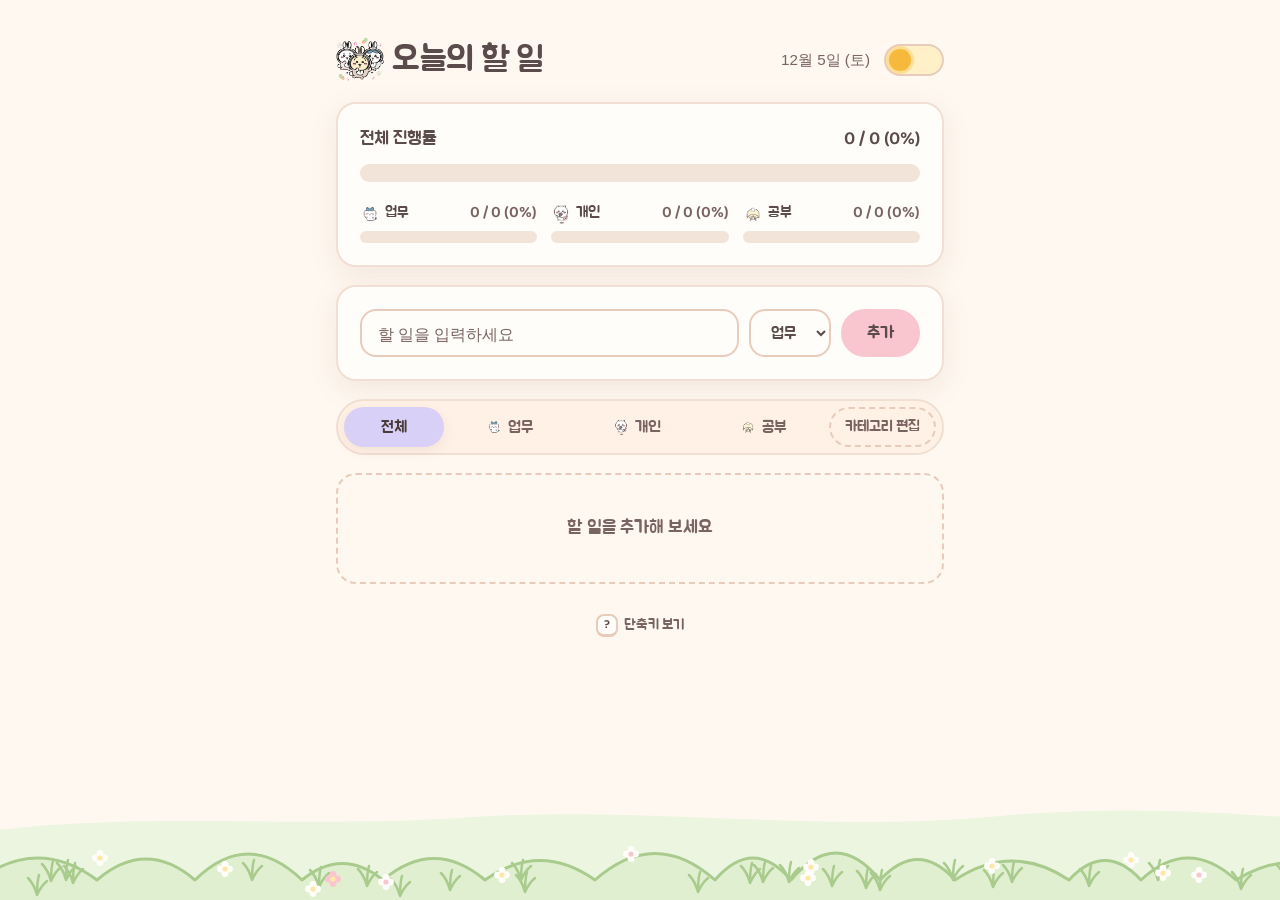
==== index.html @ c6fe7695 "할 일 관리 앱 v1.1 Co-Authored-By: Claude Opus 5.5 <noreply@anthropic.com>" ====
<!-- Created: 2026-11-02 15:14 -->
<!DOCTYPE html>
<html lang="ko">
<head>
  <meta charset="UTF-8">
  <meta name="viewport" content="width=device-width, initial-scale=1.0">
  <title>오늘의 할 일</title>
  <link rel="stylesheet" href="style.css">
  <!-- 새로고침 때 낮 화면이 번쩍이지 않도록 저장된 테마를 먼저 적용 -->
  <script>
    try {
      if (JSON.parse(localStorage.getItem("todo-app:v1")).settings.theme === "night") {
        document.documentElement.dataset.theme = "night";
      }
    } catch (e) {}
  </script>
</head>
<body>
  <!-- 밤하늘 장식 (화면 뒤, 클릭·스크린 리더 대상 아님) -->
  <div class="sky" aria-hidden="true">
    <span class="stars"></span>
    <span class="stars stars-twinkle"></span>
    <span class="stars stars-twinkle stars-twinkle-late"></span>
    <span class="moon"></span>
  </div>

  <!-- 낮 풀숲 장식 (화면 아래, 클릭·스크린 리더 대상 아님 · 밤에는 투명) -->
  <div class="meadow" aria-hidden="true">
    <svg class="meadow-art" viewBox="0 0 1440 170" preserveAspectRatio="xMidYMax slice" focusable="false">
      <path d="M0 112 C180 76 360 100 540 88 C720 74 900 104 1080 86 C1260 70 1380 94 1440 88 V180 H0 Z" style="fill:var(--color-meadow-back)"/>
      <path d="M-40 150 Q9 109 58 150 Q118 106 177 150 Q226 108 275 150 Q328 98 382 150 Q422 117 463 150 Q514 107 565 150 Q620 111 675 150 Q735 97 795 150 Q833 106 871 150 Q916 96 960 150 Q998 109 1035 150 Q1092 112 1149 150 Q1185 111 1221 150 Q1268 106 1316 150 Q1372 115 1427 150 Q1482 112 1536 150 V180 H-40 Z" style="fill:var(--color-meadow-front);stroke:var(--color-meadow-line);stroke-width:3;stroke-linejoin:round"/>
      <path d="M332 150 q-3 -11 -9 -17 M332 150 q0 -13 2 -20 M332 150 q4 -9 10 -14 M1092 152 q-3 -11 -9 -17 M1092 152 q0 -13 2 -20 M1092 152 q4 -9 10 -14 M131 151 q-3 -11 -9 -17 M131 151 q0 -13 2 -20 M131 151 q4 -9 10 -14 M399 157 q-3 -11 -9 -17 M399 157 q0 -13 2 -20 M399 157 q4 -9 10 -14 M1238 150 q-3 -11 -9 -17 M1238 150 q0 -13 2 -20 M1238 150 q4 -9 10 -14 M960 160 q-3 -11 -9 -17 M960 160 q0 -13 2 -20 M960 160 q4 -9 10 -14 M912 156 q-3 -11 -9 -17 M912 156 q0 -13 2 -20 M912 156 q4 -9 10 -14 M1073 157 q-3 -11 -9 -17 M1073 157 q0 -13 2 -20 M1073 157 q4 -9 10 -14 M1321 159 q-3 -11 -9 -17 M1321 159 q0 -13 2 -20 M1321 159 q4 -9 10 -14 M1033 150 q-3 -11 -9 -17 M1033 150 q0 -13 2 -20 M1033 150 q4 -9 10 -14 M1366 152 q-3 -11 -9 -17 M1366 152 q0 -13 2 -20 M1366 152 q4 -9 10 -14 M946 158 q-3 -11 -9 -17 M946 158 q0 -13 2 -20 M946 158 q4 -9 10 -14 M843 152 q-3 -11 -9 -17 M843 152 q0 -13 2 -20 M843 152 q4 -9 10 -14 M530 160 q-3 -11 -9 -17 M530 160 q0 -13 2 -20 M530 160 q4 -9 10 -14 M480 166 q-3 -11 -9 -17 M480 166 q0 -13 2 -20 M480 166 q4 -9 10 -14 M601 150 q-3 -11 -9 -17 M601 150 q0 -13 2 -20 M601 150 q4 -9 10 -14 M153 153 q-3 -11 -9 -17 M153 153 q0 -13 2 -20 M153 153 q4 -9 10 -14 M830 153 q-3 -11 -9 -17 M830 153 q0 -13 2 -20 M830 153 q4 -9 10 -14 M605 162 q-3 -11 -9 -17 M605 162 q0 -13 2 -20 M605 162 q4 -9 10 -14 M146 150 q-3 -11 -9 -17 M146 150 q0 -13 2 -20 M146 150 q4 -9 10 -14 M1412 150 q-3 -11 -9 -17 M1412 150 q0 -13 2 -20 M1412 150 q4 -9 10 -14 M447 156 q-3 -11 -9 -17 M447 156 q0 -13 2 -20 M447 156 q4 -9 10 -14 M117 165 q-3 -11 -9 -17 M117 165 q0 -13 2 -20 M117 165 q4 -9 10 -14 M778 162 q-3 -11 -9 -17 M778 162 q0 -13 2 -20 M778 162 q4 -9 10 -14 M869 152 q-3 -11 -9 -17 M869 152 q0 -13 2 -20 M869 152 q4 -9 10 -14 M1169 156 q-3 -11 -9 -17 M1169 156 q0 -13 2 -20 M1169 156 q4 -9 10 -14" style="fill:none;stroke:var(--color-meadow-line);stroke-width:2.5;stroke-linecap:round"/>
      <g style="fill:var(--color-meadow-flower)"><circle cx="582" cy="140.5" r="3.4"/><circle cx="586.5" cy="145" r="3.4"/><circle cx="582" cy="149.5" r="3.4"/><circle cx="577.5" cy="145" r="3.4"/></g><circle cx="582" cy="145" r="2.6" style="fill:var(--color-study)"/><g style="fill:var(--color-meadow-flower)"><circle cx="711" cy="119.5" r="3.4"/><circle cx="715.5" cy="124" r="3.4"/><circle cx="711" cy="128.5" r="3.4"/><circle cx="706.5" cy="124" r="3.4"/></g><circle cx="711" cy="124" r="2.6" style="fill:var(--color-personal)"/><g style="fill:var(--color-meadow-flower)"><circle cx="305" cy="134.5" r="3.4"/><circle cx="309.5" cy="139" r="3.4"/><circle cx="305" cy="143.5" r="3.4"/><circle cx="300.5" cy="139" r="3.4"/></g><circle cx="305" cy="139" r="2.6" style="fill:var(--color-study)"/><g style="fill:var(--color-meadow-flower)"><circle cx="52" cy="122.5" r="3.4"/><circle cx="56.5" cy="127" r="3.4"/><circle cx="52" cy="131.5" r="3.4"/><circle cx="47.5" cy="127" r="3.4"/></g><circle cx="52" cy="127" r="2.6" style="fill:var(--color-personal)"/><g style="fill:var(--color-meadow-flower)"><circle cx="393" cy="154.5" r="3.4"/><circle cx="397.5" cy="159" r="3.4"/><circle cx="393" cy="163.5" r="3.4"/><circle cx="388.5" cy="159" r="3.4"/></g><circle cx="393" cy="159" r="2.6" style="fill:var(--color-study)"/><g style="fill:var(--color-meadow-flower)"><circle cx="1072" cy="131.5" r="3.4"/><circle cx="1076.5" cy="136" r="3.4"/><circle cx="1072" cy="140.5" r="3.4"/><circle cx="1067.5" cy="136" r="3.4"/></g><circle cx="1072" cy="136" r="2.6" style="fill:var(--color-study)"/><g style="fill:var(--color-meadow-flower)"><circle cx="888" cy="143.5" r="3.4"/><circle cx="892.5" cy="148" r="3.4"/><circle cx="888" cy="152.5" r="3.4"/><circle cx="883.5" cy="148" r="3.4"/></g><circle cx="888" cy="148" r="2.6" style="fill:var(--color-study)"/><g style="fill:var(--color-meadow-flower)"><circle cx="891" cy="132.5" r="3.4"/><circle cx="895.5" cy="137" r="3.4"/><circle cx="891" cy="141.5" r="3.4"/><circle cx="886.5" cy="137" r="3.4"/></g><circle cx="891" cy="137" r="2.6" style="fill:var(--color-study)"/><g style="fill:var(--color-meadow-flower)"><circle cx="1243" cy="138.5" r="3.4"/><circle cx="1247.5" cy="143" r="3.4"/><circle cx="1243" cy="147.5" r="3.4"/><circle cx="1238.5" cy="143" r="3.4"/></g><circle cx="1243" cy="143" r="2.6" style="fill:var(--color-study)"/><g style="fill:var(--color-personal)"><circle cx="413" cy="144.5" r="3.4"/><circle cx="417.5" cy="149" r="3.4"/><circle cx="413" cy="153.5" r="3.4"/><circle cx="408.5" cy="149" r="3.4"/></g><circle cx="413" cy="149" r="2.6" style="fill:var(--color-study)"/><g style="fill:var(--color-meadow-flower)"><circle cx="1211" cy="125.5" r="3.4"/><circle cx="1215.5" cy="130" r="3.4"/><circle cx="1211" cy="134.5" r="3.4"/><circle cx="1206.5" cy="130" r="3.4"/></g><circle cx="1211" cy="130" r="2.6" style="fill:var(--color-study)"/><g style="fill:var(--color-meadow-flower)"><circle cx="466" cy="147.5" r="3.4"/><circle cx="470.5" cy="152" r="3.4"/><circle cx="466" cy="156.5" r="3.4"/><circle cx="461.5" cy="152" r="3.4"/></g><circle cx="466" cy="152" r="2.6" style="fill:var(--color-personal)"/><g style="fill:var(--color-meadow-flower)"><circle cx="1279" cy="140.5" r="3.4"/><circle cx="1283.5" cy="145" r="3.4"/><circle cx="1279" cy="149.5" r="3.4"/><circle cx="1274.5" cy="145" r="3.4"/></g><circle cx="1279" cy="145" r="2.6" style="fill:var(--color-personal)"/><g style="fill:var(--color-meadow-flower)"><circle cx="180" cy="123.5" r="3.4"/><circle cx="184.5" cy="128" r="3.4"/><circle cx="180" cy="132.5" r="3.4"/><circle cx="175.5" cy="128" r="3.4"/></g><circle cx="180" cy="128" r="2.6" style="fill:var(--color-study)"/>
    </svg>
  </div>

  <main class="app">
    <!-- localStorage를 쓸 수 없을 때만 표시 -->
    <p class="banner" id="storage-banner" role="alert" hidden>이 브라우저에서는 데이터가 저장되지 않습니다</p>

    <!-- 1. 헤더 -->
    <header class="app-header">
      <h1 class="app-title"><span class="title-icon" id="title-icon"></span>오늘의 할 일</h1>
      <time class="today" id="today"></time>
      <button type="button" class="theme-switch" id="theme-switch" role="switch"
              aria-checked="false" aria-label="밤 모드">
        <span class="theme-switch-thumb" aria-hidden="true"></span>
      </button>
    </header>

    <!-- 2. 진행률 -->
    <section class="card progress" aria-labelledby="progress-title">
      <div class="progress-head">
        <h2 class="section-title" id="progress-title">전체 진행률</h2>
        <p class="progress-text" id="progress-text">0 / 0 (0%)</p>
      </div>
      <div class="bar bar-total" role="progressbar" aria-label="전체 진행률"
           aria-valuemin="0" aria-valuemax="100" aria-valuenow="0">
        <div class="bar-fill" id="progress-fill" style="width: 0%"></div>
      </div>

      <ul class="category-progress"></ul>
    </section>

    <!-- 3. 입력 -->
    <section class="card" aria-label="할 일 추가">
      <form class="todo-form" id="todo-form">
        <label for="todo-input" class="visually-hidden">할 일</label>
        <input type="text" id="todo-input" class="todo-input"
               maxlength="100" placeholder="할 일을 입력하세요" autocomplete="off">

        <label for="todo-category" class="visually-hidden">카테고리</label>
        <select id="todo-category" class="todo-select"></select>

        <button type="submit" class="btn btn-primary">추가</button>
      </form>
    </section>

    <!-- 4. 필터 탭 -->
    <nav class="filters" aria-label="카테고리 필터">
      <button type="button" class="filter-btn is-active" data-filter="all" aria-pressed="true">전체</button>
      <!-- 카테고리 탭은 app.js가 이 버튼 앞에 그린다 -->
      <button type="button" class="filter-edit" id="category-open">카테고리 편집</button>
    </nav>

    <!-- 5. 할 일 목록 (app.js에서 렌더링) -->
    <section aria-label="할 일 목록">
      <ul class="todo-list" id="todo-list"></ul>
    </section>
    <button type="button" class="shortcut-hint" id="help-open"><kbd>?</kbd> 단축키 보기</button>

  </main>

  <!-- 단축키 도움말 (? 키 또는 아래 안내 버튼으로 열기) -->
  <dialog class="help-dialog" id="help-dialog" aria-labelledby="help-title">
    <div class="help-head">
      <h2 class="help-title" id="help-title">키보드 단축키</h2>
      <button type="button" class="btn btn-ghost" id="help-close">닫기</button>
    </div>
    <table class="shortcut-table">
      <thead>
        <tr>
          <th scope="col">키</th>
          <th scope="col">동작</th>
        </tr>
      </thead>
      <tbody id="shortcut-rows"></tbody>
    </table>
  </dialog>

  <!-- 카테고리 편집 (추가·이름 바꾸기·삭제, 최대 5개) -->
  <dialog class="help-dialog category-dialog" id="category-dialog" aria-labelledby="category-title">
    <div class="help-head">
      <h2 class="help-title" id="category-title">카테고리 편집</h2>
      <button type="button" class="btn btn-ghost" id="category-close">닫기</button>
    </div>
    <p class="category-note" id="category-note"></p>
    <ul class="category-list" id="category-list"></ul>
    <form class="category-add" id="category-add-form">
      <label for="category-add-input" class="visually-hidden">새 카테고리 이름</label>
      <input type="text" id="category-add-input" class="todo-input" maxlength="10"
             placeholder="새 카테고리 이름" autocomplete="off">
      <button type="submit" class="btn btn-primary" id="category-add-button">추가</button>
    </form>
    <p class="category-error" id="category-error" role="alert" hidden></p>
  </dialog>

  <!-- 화면 아래 안내들 -->
  <div class="toast-stack">
    <!-- 삭제 되돌리기 (5초) -->
    <div class="toast toast-undo" id="undo-toast" role="status" aria-live="polite" hidden>
      <span>삭제했습니다 ·</span>
      <button type="button" class="toast-button" id="undo-button">되돌리기 (Ctrl+Z)</button>
    </div>
    <!-- 잠깐 보였다 사라지는 안내 (저장 실패 등) -->
    <div class="toast" id="toast" role="status" aria-live="polite" hidden></div>
  </div>

  <script src="app.js" defer></script>
</body>
</html>
---- style.css ----
/* Created: 2026-11-02 15:14 */

/* ============================================================
   말랑하고 따뜻한 동화풍 테마
   - 색상은 모두 :root 변수(역할 이름). 다크 모드는 이 변수만 덮어쓰면 된다.
   - 글자/배경 조합은 모두 명도 대비 4.5:1 이상.
   ============================================================ */

@font-face {
  font-family: "Jua";
  src: url("fonts/Jua-Regular.woff2") format("woff2");
  font-weight: 400;
  font-style: normal;
  font-display: swap;
}

/* 영문·숫자·기본 문장부호 전용 (Baloo 2 SemiBold를 라틴 범위만 잘라 18KB로 넣었다).
   - Jua(굵기 1개)와 함께 쓰이므로 font-weight 400 자리에 등록한다.
   - size-adjust: Baloo 2는 대문자 높이가 Jua의 영문보다 작아(0.615 vs 0.712em) 키워 맞춘다.
   - ascent/descent/line-gap-override: Baloo 2의 세로 여백(1.6em)이 Jua(1.0em)보다 훨씬 커서
     영문만 있는 줄이 아래로 처지거나 줄 높이가 흔들리지 않도록 Jua와 같게 맞춘다. */
@font-face {
  font-family: "Baloo 2";
  src: url("fonts/Baloo2-SemiBold-Latin.woff2") format("woff2");
  font-weight: 400;
  font-style: normal;
  font-display: swap;
  unicode-range: U+0020-007E, U+00A0-00FF, U+2013-2014, U+2018-201A, U+201C-201E, U+2022, U+2026;
  size-adjust: 108%;
  /* override 값에도 size-adjust가 곱해지므로 1.08로 나눠 둔다 → 실제로 Jua와 같은 0.8em / 0.2em */
  ascent-override: 74.07%;
  descent-override: 18.52%;
  line-gap-override: 0%;
}

/* 할 일 내용용 영문 (Baloo 2 Regular, 라틴 범위만 18KB).
   내용의 한글은 읽기 편한 시스템 고딕(보통 굵기)이므로, 굵기를 맞춰 Regular를 따로 쓴다.
   - size-adjust 110%: 소문자 높이를 시스템 고딕과 맞춘다(Baloo 2는 그대로 쓰면 작아 보인다).
   - override: 시스템 고딕(Mac 기준 0.97em / 0.21em)과 같은 줄 위치가 되도록 1.1로 나눈 값. */
@font-face {
  font-family: "Baloo 2 Text";
  src: url("fonts/Baloo2-Regular-Latin.woff2") format("woff2");
  font-weight: 400;
  font-style: normal;
  font-display: swap;
  unicode-range: U+0020-007E, U+00A0-00FF, U+2013-2014, U+2018-201A, U+201C-201E, U+2022, U+2026;
  size-adjust: 110%;
  ascent-override: 88.18%;
  descent-override: 19.09%;
  line-gap-override: 0%;
}

:root {
  color-scheme: light;

  /* 바탕 */
  --color-bg: #fff8f0;              /* 크림색 페이지 배경 */
  --color-surface: #fffdfa;         /* 카드 */
  --color-surface-soft: #fff1e6;    /* 탭 바탕, 호버 */

  /* 글자 */
  --color-text: #5b4b4b;            /* 본문 (bg 대비 7.8:1) */
  --color-text-muted: #7a6461;      /* 보조 글자 (surface-soft 대비 5.0:1) */
  --color-text-on-accent: #5b4b4b;  /* 분홍 버튼 위 글자 (5.5:1) */
  --color-text-on-category: #4a3b3b;/* 카테고리 배지 위 글자 (7.1:1 이상) */

  /* 선 · 그림자 */
  --color-border: #f2dfd3;
  --color-border-strong: #e8cbbb;   /* 입력창 테두리 */
  --color-shadow: rgba(160, 112, 96, 0.12);

  /* 포인트 */
  --color-accent: #f9c6d0;          /* 연분홍: 주요 버튼, 선택된 탭 */
  --color-accent-hover: #fbd6dd;
  --color-accent-strong: #c9607a;   /* 포커스 링, 체크박스 (글자 아님, 3:1 이상) */
  --color-on-accent-strong: #ffffff;/* 체크 표시 */

  /* 카테고리 (진행 막대·배지 공통) */
  --color-work: #bfe3f5;            /* 하늘색 */
  --color-personal: #f9c6d0;        /* 연분홍 */
  --color-study: #ffe8a3;           /* 버터 노랑 */
  --color-extra1: #ffd6b8;          /* 새 카테고리 1 (살구) */
  --color-extra2: #cfe5c4;          /* 새 카테고리 2 (세이지) */

  /* 진행 막대 */
  --color-progress-track: #f3e4da;
  --color-progress-fill: #f4a9ba;   /* 전체 진행률 */
  --color-progress-edge: rgba(91, 75, 75, 0.12); /* 파스텔 막대 윤곽 */

  /* 상태 */
  --color-danger: #b4233c;          /* 빈 값 경고 테두리, 삭제 호버 글자 (6.1:1) */
  --color-danger-soft: rgba(180, 35, 60, 0.15);
  --color-banner-bg: #ffe8a3;
  --color-banner-border: #f5d37a;
  --color-banner-text: #5b4b4b;
  --color-toast-bg: #5b4b4b;
  --color-toast-text: #fff8f0;

  /* 키보드 선택 항목 테두리 (배경 대비 5.3:1) */
  --color-selected: #6d55c7;
  /* 단축키 도움말 */
  --color-dialog-bg: #fffdfa;
  --color-backdrop: rgba(91, 75, 75, 0.35);

  /* 낮 풀숲 (보조 글자가 겹쳐도 4.5:1 이상인 옅은 연두) */
  --color-meadow-back: #ecf5e0;
  --color-meadow-front: #e0efcf;
  --color-meadow-line: #a9cb8e;
  --color-meadow-flower: #fffdfa;
  --meadow-opacity: 1;

  /* 전체 탭 (라벤더) */
  --color-all: #d9d0f7;
  /* PNG 아이콘 (밤에는 살짝 차분하게) */
  --icon-filter: none;

  /* 진행 막대 빛 (낮에는 없음) */
  --color-progress-glow: transparent;

  /* 낮/밤 스위치 */
  --color-switch-track: #fff0c7;
  --color-sun: #f6b93b;
  --color-sun-glow: rgba(246, 185, 59, 0.35);
  --switch-thumb-bg: var(--color-sun);
  --switch-thumb-shadow: 0 0 0 3px var(--color-sun-glow);
  --switch-thumb-x: 0px;

  /* 밤하늘 장식 (낮에는 투명) */
  --color-sky-top: #1b2245;
  --color-sky-mid: #2e3a6b;
  --color-sky-bottom: #4a4e8c;
  --color-star: #fff7d6;
  --color-moon: #fff1c1;
  --color-moon-glow: rgba(255, 241, 193, 0.45);
  --sky-opacity: 0;
  --twinkle-state: paused;

  /* 낮 ↔ 밤 색 전환 */
  --theme-transition: background-color 0.6s ease, color 0.6s ease, border-color 0.6s ease,
    box-shadow 0.6s ease;

  /* 폰트 */
  /* 영문·숫자는 Baloo 2, 한글은 Jua, 둘 다 없으면 대체 폰트 */
  --font-round: "Baloo 2", "Jua", "NanumSquareRound", "Nanum Square Round", "Apple SD Gothic Neo",
    "Malgun Gothic", sans-serif;
  --font-body: -apple-system, BlinkMacSystemFont, "Apple SD Gothic Neo", "Malgun Gothic",
    "Noto Sans KR", "Segoe UI", sans-serif;
  /* 할 일 내용: 영문·숫자는 Baloo 2 Regular, 한글은 시스템 고딕 */
  --font-content: "Baloo 2 Text", -apple-system, BlinkMacSystemFont, "Apple SD Gothic Neo",
    "Malgun Gothic", "Noto Sans KR", "Segoe UI", sans-serif;

  /* 모양 */
  --radius: 20px;
  --radius-sm: 16px;
  --radius-pill: 999px;
  --border-width: 2px;
  --shadow: 0 8px 28px var(--color-shadow);
  --gap: 18px;
}

/* ============================================================
   밤하늘 모드: 위의 변수만 덮어쓴다 (컴포넌트 색 하드코딩 없음)
   - 글자 대비는 반투명 카드가 가장 밝은 하늘(#4A4E8C) 위에 있을 때도 4.5:1 이상
   ============================================================ */

[data-theme="night"] {
  color-scheme: dark;

  --color-bg: #1b2245;
  --color-surface: rgba(30, 38, 78, 0.82);       /* 반투명 짙은 남색 카드 */
  --color-surface-soft: rgba(52, 60, 110, 0.78);

  --color-text: #fff3e0;                          /* 크림색 (카드 위 11.9:1 이상) */
  --color-text-muted: #cbc3e8;                    /* 연보라 회색 (최저 4.5:1) */
  --color-text-on-accent: #1f2347;                /* 8.0:1 */
  --color-text-on-category: #1f2347;              /* 8.0:1 이상 */

  --color-border: rgba(190, 178, 245, 0.35);      /* 연보라 */
  --color-border-strong: #8f86c9;
  --color-shadow: rgba(8, 10, 30, 0.45);

  --color-accent: #e3afc2;
  --color-accent-hover: #ebc1d0;
  --color-accent-strong: #f0c3d4;
  --color-on-accent-strong: #1b2245;

  /* 낮보다 살짝 차분한 파스텔 */
  --color-work: #a9cde3;
  --color-personal: #e3afc2;
  --color-study: #ead596;
  --color-extra1: #e8bfa3;
  --color-extra2: #abc9a6;

  --color-progress-track: rgba(255, 255, 255, 0.1);
  --color-progress-fill: #e3afc2;
  --color-progress-edge: rgba(255, 255, 255, 0.22);
  --color-progress-glow: rgba(227, 175, 194, 0.45);

  --color-danger: #ffa3b5;                        /* 7.0:1 */
  --color-danger-soft: rgba(255, 163, 181, 0.22);
  --color-banner-bg: #3a3f72;
  --color-banner-border: #ead596;
  --color-banner-text: #fff3e0;
  --color-toast-bg: #fff3e0;
  --color-toast-text: #1b2245;

  --color-selected: #ffe08a;                      /* 버터빛 (5.9:1 이상) */
  --color-dialog-bg: #1e264e;                     /* 도움말은 불투명하게 (글자 13.3:1) */
  --color-backdrop: rgba(8, 10, 30, 0.6);

  --color-all: #b9b0e8;
  --meadow-opacity: 0;
  --icon-filter: brightness(0.9) saturate(0.9);

  --color-switch-track: #343c6e;
  --switch-thumb-bg: transparent;
  --switch-thumb-shadow: inset -7px -3px 0 0 var(--color-moon);  /* 초승달 */
  --switch-thumb-x: 28px;

  --sky-opacity: 1;
  --twinkle-state: running;
}

*,
*::before,
*::after {
  box-sizing: border-box;
}

body {
  margin: 0;
  background: var(--color-bg);
  color: var(--color-text);
  font-family: var(--font-body);
  font-size: 16px;
  line-height: 1.5;
}

button,
input,
select {
  font: inherit;
  color: inherit;
}

::placeholder {
  color: var(--color-text-muted);
  opacity: 1;
}

.visually-hidden {
  position: absolute;
  width: 1px;
  height: 1px;
  margin: -1px;
  padding: 0;
  overflow: hidden;
  clip: rect(0 0 0 0);
  white-space: nowrap;
  border: 0;
}

/* display 지정이 hidden 속성을 덮어쓰지 않도록 */
[hidden] {
  display: none !important;
}

/* 낮 ↔ 밤 색이 0.6초 동안 부드럽게 바뀌도록 (개별 transition이 있는 요소는 아래에서 따로 지정) */
*,
*::before,
*::after {
  transition: var(--theme-transition);
}

/* ---------- 밤하늘 장식 레이어 ---------- */

.sky {
  position: fixed;
  inset: 0;
  z-index: -1;
  overflow: hidden;
  pointer-events: none;
  background: linear-gradient(180deg, var(--color-sky-top) 0%, var(--color-sky-mid) 55%,
    var(--color-sky-bottom) 100%);
  opacity: var(--sky-opacity);
  transition: opacity 0.6s ease;
}

/* 2px 점 하나에 box-shadow로 별을 흩뿌린다 */
.stars {
  position: absolute;
  top: 0;
  left: 0;
  width: 2px;
  height: 2px;
  border-radius: 50%;
  box-shadow:
    32.7vw 15.5vh 0 0.5px var(--color-star),
    5.7vw 79.8vh 0 0 var(--color-star),
    36.8vw 6.6vh 0 0.5px var(--color-star),
    22.0vw 9.3vh 0 0 var(--color-star),
    7.8vw 9.7vh 0 0 var(--color-star),
    6.8vw 55.3vh 0 0 var(--color-star),
    62.8vw 57.0vh 0 0 var(--color-star),
    57.6vw 39.1vh 0 0 var(--color-star),
    5.6vw 83.4vh 0 0 var(--color-star),
    42.1vw 52.9vh 0 0.5px var(--color-star),
    31.2vw 79.3vh 0 0 var(--color-star),
    11.1vw 55.8vh 0 0 var(--color-star),
    37.5vw 53.6vh 0 0 var(--color-star),
    56.3vw 60.4vh 0 0 var(--color-star),
    67.7vw 42.0vh 0 0 var(--color-star),
    46.6vw 89.7vh 0 0 var(--color-star),
    30.4vw 77.3vh 0 0.5px var(--color-star),
    77.4vw 8.9vh 0 0 var(--color-star),
    52.5vw 85.0vh 0 0.5px var(--color-star),
    45.0vw 59.5vh 0 0 var(--color-star),
    12.6vw 41.1vh 0 0 var(--color-star),
    15.9vw 47.9vh 0 0 var(--color-star),
    95.3vw 8.5vh 0 0.5px var(--color-star),
    57.2vw 85.0vh 0 0 var(--color-star),
    34.3vw 34.6vh 0 0 var(--color-star),
    57.8vw 44.8vh 0 0 var(--color-star),
    93.6vw 46.5vh 0 0.5px var(--color-star),
    7.4vw 71.2vh 0 0 var(--color-star),
    64.4vw 96.3vh 0 0 var(--color-star),
    28.9vw 38.0vh 0 0.5px var(--color-star),
    35.0vw 91.3vh 0 0 var(--color-star),
    17.5vw 12.2vh 0 0 var(--color-star),
    22.4vw 28.6vh 0 0.5px var(--color-star),
    25.3vw 38.5vh 0 0 var(--color-star),
    8.9vw 44.1vh 0 0.5px var(--color-star),
    28.2vw 14.1vh 0 0 var(--color-star),
    85.7vw 27.7vh 0 0 var(--color-star),
    97.7vw 66.5vh 0 0 var(--color-star),
    94.9vw 15.5vh 0 0 var(--color-star),
    15.8vw 64.2vh 0 0 var(--color-star),
    48.5vw 57.6vh 0 0 var(--color-star),
    28.6vw 15.0vh 0 0.5px var(--color-star),
    37.2vw 55.4vh 0 0 var(--color-star),
    68.7vw 50.5vh 0 0.5px var(--color-star),
    65.2vw 72.0vh 0 0 var(--color-star),
    89.2vw 75.9vh 0 0.5px var(--color-star);
}

.stars-twinkle {
  box-shadow:
    79.2vw 38.7vh 0 1px var(--color-star),
    39.6vw 47.2vh 0 1px var(--color-star),
    7.1vw 7.5vh 0 0.5px var(--color-star),
    44.2vw 11.6vh 0 0.5px var(--color-star),
    11.0vw 55.4vh 0 0.5px var(--color-star),
    94.0vw 59.9vh 0 0.5px var(--color-star),
    86.7vw 60.0vh 0 0.5px var(--color-star),
    63.2vw 92.7vh 0 1px var(--color-star),
    47.5vw 12.1vh 0 1px var(--color-star),
    98.3vw 45.7vh 0 1px var(--color-star);
  animation: twinkle 3.2s ease-in-out infinite alternate;
  animation-play-state: var(--twinkle-state);
}

.stars-twinkle-late {
  box-shadow:
    31.6vw 14.8vh 0 1px var(--color-star),
    73.6vw 46.9vh 0 0.5px var(--color-star),
    51.6vw 20.7vh 0 1px var(--color-star),
    15.4vw 53.1vh 0 0.5px var(--color-star),
    75.3vw 29.6vh 0 0.5px var(--color-star),
    69.2vw 26.1vh 0 1px var(--color-star),
    90.0vw 35.1vh 0 0.5px var(--color-star),
    53.2vw 75.8vh 0 1px var(--color-star),
    63.4vw 59.9vh 0 0.5px var(--color-star);
  animation-duration: 4.6s;
  animation-delay: -2s;
}

@keyframes twinkle {
  from { opacity: 1; }
  to { opacity: 0.2; }
}

/* 초승달: 투명한 원의 그림자만 보이게 해서 깎인 모양을 만든다 */
.moon {
  position: absolute;
  top: 36px;
  right: 84px;
  width: 54px;
  height: 54px;
  border-radius: 50%;
  box-shadow: 14px 8px 0 0 var(--color-moon);
  filter: drop-shadow(0 0 14px var(--color-moon-glow));
}

/* ---------- 낮/밤 스위치 ---------- */

.theme-switch {
  grid-area: switch;
  position: relative;
  flex: 0 0 auto;
  width: 60px;
  height: 32px;
  padding: 0;
  background: var(--color-switch-track);
  border: var(--border-width) solid var(--color-border-strong);
  border-radius: var(--radius-pill);
  cursor: pointer;
  transition: var(--theme-transition), transform 0.15s ease;
}

.theme-switch:hover {
  transform: scale(1.06);
}

/* 낮에는 해, 밤에는 초승달 */
.theme-switch-thumb {
  position: absolute;
  top: 3px;
  left: 3px;
  width: 22px;
  height: 22px;
  border-radius: 50%;
  background: var(--switch-thumb-bg);
  box-shadow: var(--switch-thumb-shadow);
  transform: translateX(var(--switch-thumb-x));
  transition: transform 0.3s ease, background-color 0.6s ease, box-shadow 0.6s ease;
}


/* 둥근 폰트를 쓰는 곳 (Jua는 굵기가 하나뿐이라 가짜 굵게를 막는다) */
.app-title,
.section-title,
.progress-text,
.cat-label,
.btn,
.filter-btn,
.badge,
.todo-select,
.todo-edit-select,
.todo-empty,
.banner,
.toast {
  font-family: var(--font-round);
  font-weight: 400;
}

/* 할 일 내용 (목록·입력창·수정 입력창이 같은 글꼴로 보이도록) */
.todo-text,
.todo-input,
.todo-edit-input {
  font-family: var(--font-content);
}

/* ---------- 레이아웃 ---------- */

.app {
  max-width: 640px;
  margin: 0 auto;
  padding: 36px 16px 56px;
  display: flex;
  flex-direction: column;
  gap: var(--gap);
}

.card {
  background: var(--color-surface);
  border: var(--border-width) solid var(--color-border);
  border-radius: var(--radius);
  box-shadow: var(--shadow);
  padding: 22px;
}

/* ---------- 1. 헤더 ---------- */

.app-header {
  display: grid;
  grid-template-columns: minmax(0, 1fr) auto auto;
  grid-template-areas: "title date switch";
  align-items: center;
  gap: 4px 14px;
}

.app-title {
  grid-area: title;
}

.today {
  grid-area: date;
}

.app-title {
  margin: 0;
  font-size: 2.1rem;
  line-height: 1.2;
  letter-spacing: -0.01em;
}

.today {
  color: var(--color-text-muted);
  font-size: 0.95rem;
}

/* ---------- 2. 진행률 ---------- */

.progress-head {
  display: flex;
  align-items: baseline;
  justify-content: space-between;
  gap: 12px;
  margin-bottom: 12px;
}

.section-title {
  margin: 0;
  font-size: 1.1rem;
}

.progress-text {
  margin: 0;
  font-size: 1.1rem;
  font-variant-numeric: tabular-nums;
}

.bar {
  width: 100%;
  background: var(--color-progress-track);
  border-radius: var(--radius-pill);
  box-shadow: 0 0 12px var(--color-progress-glow);
  overflow: hidden;
}

.bar-total {
  height: 18px;
}

.bar-small {
  height: 12px;
}

.bar-fill {
  height: 100%;
  background: var(--color-progress-fill);
  border-radius: inherit;
  box-shadow: inset 0 0 0 2px var(--color-progress-edge);
  transition: width 0.4s ease, var(--theme-transition);
}

.category-progress {
  list-style: none;
  margin: 20px 0 0;
  padding: 0;
  display: grid;
  grid-template-columns: repeat(3, minmax(0, 1fr));
  gap: 14px;
}

.cat-label {
  display: flex;
  flex-wrap: wrap;
  justify-content: space-between;
  gap: 4px;
  margin-bottom: 6px;
  font-size: 0.95rem;
}

.cat-count {
  color: var(--color-text-muted);
  font-variant-numeric: tabular-nums;
}


/* ---------- 3. 입력 ---------- */

.todo-form {
  display: flex;
  gap: 10px;
}

.todo-input,
.todo-select {
  height: 48px;
  padding: 0 16px;
  background: var(--color-surface);
  border: var(--border-width) solid var(--color-border-strong);
  border-radius: var(--radius-sm);
}

.todo-input {
  flex: 1;
  min-width: 0;
}

.todo-select {
  flex: 0 0 auto;
  cursor: pointer;
}

/* 빈 값 입력 강조 */
.todo-input.is-invalid {
  border-color: var(--color-danger);
  box-shadow: 0 0 0 4px var(--color-danger-soft);
}

/* ---------- 버튼 공통 ---------- */

.btn {
  border: var(--border-width) solid transparent;
  border-radius: var(--radius-pill);
  cursor: pointer;
  white-space: nowrap;
  transition: transform 0.15s ease, background-color 0.15s ease, color 0.15s ease,
    border-color 0.6s ease, box-shadow 0.6s ease;
}

.btn:hover {
  transform: scale(1.05);
}

.btn:active {
  transform: scale(0.97);
}

.btn-primary {
  flex: 0 0 auto;
  height: 48px;
  padding: 0 24px;
  background: var(--color-accent);
  border-color: var(--color-accent);
  color: var(--color-text-on-accent);
  font-size: 1.05rem;
}

.btn-primary:hover {
  background: var(--color-accent-hover);
}

.btn-ghost {
  padding: 4px 12px;
  background: transparent;
  color: var(--color-text-muted);
  font-size: 0.9rem;
}

.btn-ghost:hover {
  background: var(--color-surface-soft);
  color: var(--color-text);
}

.btn-delete:hover {
  color: var(--color-danger);
}

/* ---------- 4. 필터 탭 ---------- */

.filters {
  display: flex;
  gap: 6px;
  padding: 6px;
  background: var(--color-surface-soft);
  border: var(--border-width) solid var(--color-border);
  border-radius: var(--radius-pill);
}

.filter-btn {
  flex: 1;
  padding: 8px 0;
  border: 0;
  border-radius: var(--radius-pill);
  background: transparent;
  color: var(--color-text-muted);
  font-size: 1rem;
  cursor: pointer;
  transition: transform 0.15s ease, background-color 0.15s ease, color 0.15s ease,
    border-color 0.6s ease, box-shadow 0.6s ease;
}

.filter-btn:hover {
  color: var(--color-text);
  transform: scale(1.04);
}

.filter-btn.is-active {
  background: var(--color-accent);
  color: var(--color-text-on-accent);
  box-shadow: 0 4px 12px var(--color-shadow);
}

/* 카테고리 탭은 선택되면 그 카테고리 색으로 (배지·진행 막대와 같은 색, 글자 대비 7:1 이상) */
/* 전체 탭은 카테고리 색과 겹치지 않는 라벤더 (글자 대비 7:1 이상) */
.filter-btn.is-active[data-filter="all"] {
  background: var(--color-all);
  color: var(--color-text-on-category);
}




/* ---------- 5. 할 일 목록 ---------- */

.todo-list {
  list-style: none;
  margin: 0;
  padding: 0;
  display: flex;
  flex-direction: column;
  gap: 10px;
}

.todo-item {
  display: flex;
  align-items: center;
  gap: 12px;
  padding: 14px 14px 14px 18px;
  background: var(--color-surface);
  border: var(--border-width) solid var(--color-border);
  border-radius: var(--radius);
  box-shadow: var(--shadow);
}

/* 체크박스: 둥근 말랑 상자 */
.todo-check {
  appearance: none;
  flex: 0 0 auto;
  display: grid;
  place-content: center;
  width: 24px;
  height: 24px;
  margin: 0;
  background: var(--color-surface);
  border: var(--border-width) solid var(--color-border-strong);
  border-radius: 9px;
  cursor: pointer;
  transition: background-color 0.15s ease, border-color 0.15s ease;
}

.todo-check::before {
  content: "";
  width: 12px;
  height: 12px;
  background: var(--color-on-accent-strong);
  clip-path: polygon(14% 52%, 0 66%, 38% 100%, 100% 26%, 86% 12%, 38% 72%);
  transform: scale(0);
  transition: transform 0.15s ease;
}

.todo-check:hover {
  border-color: var(--color-accent-strong);
}

.todo-check:checked {
  background: var(--color-accent-strong);
  border-color: var(--color-accent-strong);
}

.todo-check:checked::before {
  transform: scale(1);
}

/* 방금 완료한 체크박스는 render 후 포커스를 받으므로 그때만 통통 튄다 */
.todo-check:checked:focus {
  animation: check-pop 0.28s ease-out;
}

@keyframes check-pop {
  0% { transform: scale(1); }
  40% { transform: scale(1.25); }
  70% { transform: scale(0.92); }
  100% { transform: scale(1); }
}

.todo-text {
  flex: 1;
  min-width: 0;
  overflow-wrap: anywhere;
  cursor: text;
}

.badge {
  flex: 0 0 auto;
  padding: 3px 12px;
  border-radius: var(--radius-pill);
  color: var(--color-text-on-category);
  font-size: 0.85rem;
}


.todo-actions {
  flex: 0 0 auto;
  display: flex;
  gap: 2px;
}

/* 완료 상태 */
.todo-item.is-done {
  background: var(--color-bg);
  box-shadow: none;
}

.todo-item.is-done .todo-text {
  color: var(--color-text-muted);
  text-decoration: line-through;
  text-decoration-thickness: 2px;
}

/* 편집 모드 */
.todo-item.is-editing {
  border-color: var(--color-accent);
}

.todo-edit-input,
.todo-edit-select {
  height: 40px;
  padding: 0 14px;
  background: var(--color-surface);
  border: var(--border-width) solid var(--color-border-strong);
  border-radius: var(--radius-sm);
}

.todo-edit-input {
  flex: 1;
  min-width: 0;
}

.todo-edit-select {
  flex: 0 0 auto;
  cursor: pointer;
}

/* 빈 목록 안내 */
.todo-empty {
  padding: 40px 16px;
  border: var(--border-width) dashed var(--color-border-strong);
  border-radius: var(--radius);
  text-align: center;
  color: var(--color-text-muted);
  font-size: 1.1rem;
}

/* ---------- 포커스 표시 ---------- */

.todo-input:focus,
.todo-select:focus,
.todo-edit-input:focus,
.todo-edit-select:focus,
.btn:focus-visible,
.filter-btn:focus-visible,
.theme-switch:focus-visible,
.todo-check:focus-visible {
  outline: 3px solid var(--color-accent-strong);
  outline-offset: 2px;
}

.todo-input.is-invalid:focus {
  outline-color: var(--color-danger);
}

/* ---------- 안내 ---------- */

.banner {
  margin: 0;
  padding: 12px 18px;
  background: var(--color-banner-bg);
  border: var(--border-width) solid var(--color-banner-border);
  border-radius: var(--radius);
  color: var(--color-banner-text);
}

/* 화면 아래 안내들을 위아래로 쌓는다 */
.toast-stack {
  position: fixed;
  left: 50%;
  bottom: 24px;
  transform: translateX(-50%);
  width: max-content;
  max-width: calc(100% - 32px);
  display: flex;
  flex-direction: column;
  align-items: center;
  gap: 8px;
  z-index: 10;
  pointer-events: none;
}

.toast {
  padding: 10px 20px;
  background: var(--color-toast-bg);
  color: var(--color-toast-text);
  border-radius: var(--radius-pill);
  box-shadow: var(--shadow);
  pointer-events: auto;
}

/* 삭제 되돌리기 안내 */
.toast-undo {
  display: flex;
  align-items: center;
  flex-wrap: wrap;
  justify-content: center;
  gap: 4px 10px;
  padding: 8px 10px 8px 20px;
}

.toast-button {
  padding: 4px 14px;
  background: transparent;
  border: var(--border-width) solid var(--color-toast-text);
  border-radius: var(--radius-pill);
  color: var(--color-toast-text);
  font-family: var(--font-round);
  cursor: pointer;
  transition: transform 0.15s ease;
}

.toast-button:hover {
  transform: scale(1.05);
}

.toast-button:focus-visible {
  outline: 3px solid var(--color-toast-text);
  outline-offset: 2px;
}

/* ---------- 키보드 선택 항목 ---------- */

.todo-item.is-selected {
  outline: 3px solid var(--color-selected);
  outline-offset: 3px;
}

/* ---------- 단축키 안내 · 도움말 ---------- */

kbd {
  display: inline-block;
  min-width: 1.7em;
  padding: 0 6px;
  background: var(--color-surface);
  border: var(--border-width) solid var(--color-border-strong);
  border-bottom-width: 3px;
  border-radius: 8px;
  color: var(--color-text);
  font-family: var(--font-round);
  font-size: 0.85em;
  line-height: 1.6;
  text-align: center;
}

.shortcut-hint {
  align-self: center;
  display: inline-flex;
  align-items: center;
  gap: 6px;
  margin-top: 8px;
  padding: 4px 10px;
  background: transparent;
  border: 0;
  border-radius: var(--radius-pill);
  color: var(--color-text-muted);
  font-family: var(--font-round);
  font-size: 0.85rem;
  cursor: pointer;
}

.shortcut-hint:hover {
  color: var(--color-text);
}

.shortcut-hint:focus-visible {
  outline: 3px solid var(--color-accent-strong);
  outline-offset: 2px;
}

/* 키보드가 없는 터치 기기에서는 숨긴다 */
@media (hover: none) and (pointer: coarse) {
  .shortcut-hint {
    display: none;
  }
}

.help-dialog {
  width: min(560px, calc(100% - 32px));
  max-height: calc(100vh - 48px);
  overflow: auto;
  padding: 22px 24px 24px;
  background: var(--color-dialog-bg);
  border: var(--border-width) solid var(--color-border);
  border-radius: var(--radius);
  box-shadow: var(--shadow);
  color: var(--color-text);
}

.help-dialog::backdrop {
  background: var(--color-backdrop);
}

.help-head {
  display: flex;
  align-items: center;
  justify-content: space-between;
  gap: 12px;
  margin-bottom: 12px;
}

.help-title {
  margin: 0;
  font-family: var(--font-round);
  font-size: 1.4rem;
  font-weight: 400;
}

.shortcut-table {
  width: 100%;
  border-collapse: collapse;
  font-size: 0.95rem;
}

.shortcut-table th {
  padding: 6px 8px;
  border-bottom: var(--border-width) solid var(--color-border-strong);
  color: var(--color-text-muted);
  font-family: var(--font-round);
  font-weight: 400;
  text-align: left;
}

.shortcut-table td {
  padding: 8px;
  border-bottom: var(--border-width) solid var(--color-border);
  vertical-align: middle;
}

.shortcut-table td:first-child {
  white-space: nowrap;
}

.key-note {
  color: var(--color-text-muted);
  font-size: 0.85em;
}

/* ---------- 아이콘 (images/ 폴더의 PNG) ---------- */

.icon {
  flex: 0 0 auto;
  object-fit: contain;
  vertical-align: middle;
  filter: var(--icon-filter);
  user-select: none;
}

.app-title {
  display: flex;
  align-items: center;
  gap: 8px;
}

.title-icon {
  display: inline-flex;
  flex: 0 0 auto;
}

.cat-label > span:first-child {
  display: inline-flex;
  align-items: center;
  gap: 5px;
}

.badge {
  display: inline-flex;
  align-items: center;
  gap: 4px;
}

.badge:has(.icon) {
  padding-left: 6px;
}

/* 완료하면 0.4초 통통 */
.icon.is-bouncing {
  animation: icon-bounce 0.4s ease-out;
}

@keyframes icon-bounce {
  0% { transform: translateY(0) scale(1); }
  30% { transform: translateY(-30%) scale(1.06, 0.96); }
  55% { transform: translateY(0) scale(1.1, 0.9); }
  75% { transform: translateY(-8%) scale(1); }
  100% { transform: translateY(0) scale(1); }
}

/* 필터 탭: 아이콘 + 글자를 가운데로 */
.filter-btn {
  display: flex;
  align-items: center;
  justify-content: center;
  gap: 6px;
}

/* ---------- 카테고리 편집 · 풀숲 ---------- */

/* 카테고리 탭·배지·진행 막대 색: JS가 각 요소에 --cat-color(var(--color-<slot>))를 넣어 준다 */
.cat-item .bar-fill {
  background: var(--cat-color, var(--color-progress-fill));
}

.badge {
  background: var(--cat-color, var(--color-surface-soft));
}

.filter-btn.is-active[data-filter]:not([data-filter="all"]) {
  background: var(--cat-color);
  color: var(--color-text-on-category);
}

.cat-name {
  min-width: 0;
  overflow-wrap: anywhere;
}

.filter-edit {
  border: var(--border-width) dashed var(--color-border-strong);
  border-radius: var(--radius-pill);
  background: transparent;
  color: var(--color-text-muted);
  font-family: var(--font-round);
  font-size: 0.95rem;
  cursor: pointer;
  transition: transform 0.15s ease, background-color 0.15s ease, color 0.15s ease;
}

.filter-edit:hover {
  background: var(--color-surface);
  color: var(--color-text);
  transform: scale(1.03);
}

.filter-edit:focus-visible,
.category-name-input:focus {
  outline: 3px solid var(--color-accent-strong);
  outline-offset: 2px;
}

/* 카테고리 편집 화면 */
.category-note {
  margin: 0 0 12px;
  color: var(--color-text-muted);
  font-size: 0.9rem;
}

.category-list {
  list-style: none;
  margin: 0 0 14px;
  padding: 0;
  display: flex;
  flex-direction: column;
  gap: 8px;
}

.category-row {
  display: flex;
  align-items: center;
  gap: 10px;
  padding: 8px 8px 8px 12px;
  background: var(--color-surface);
  border: var(--border-width) solid var(--color-border);
  border-left: 8px solid var(--cat-color);
  border-radius: var(--radius-sm);
}

.category-name-input {
  flex: 1;
  min-width: 0;
  height: 38px;
  padding: 0 12px;
  background: var(--color-surface);
  border: var(--border-width) solid var(--color-border-strong);
  border-radius: var(--radius-sm);
  color: var(--color-text);
  font-family: var(--font-round);
}

.category-count {
  flex: 0 0 auto;
  color: var(--color-text-muted);
  font-size: 0.85rem;
}

.category-delete:hover {
  color: var(--color-danger);
}

.category-add {
  display: flex;
  gap: 8px;
}

.category-add .todo-input:disabled,
.category-add .btn:disabled {
  opacity: 0.55;
  cursor: not-allowed;
  transform: none;
}

.category-error {
  margin: 10px 0 0;
  color: var(--color-danger);
  font-size: 0.9rem;
}

/* 낮 풀숲: 화면 아래에 깔리는 장식 (밤에는 --meadow-opacity가 0) */
.meadow {
  position: fixed;
  left: 0;
  right: 0;
  bottom: 0;
  height: 170px;
  z-index: -1;
  pointer-events: none;
  opacity: var(--meadow-opacity);
  transition: opacity 0.6s ease;
}

.meadow-art {
  display: block;
  width: 100%;
  height: 100%;
}

@media (max-width: 480px) {
  .meadow {
    height: 120px;
  }

  .category-row {
    flex-wrap: wrap;
  }

  .category-name-input {
    flex-basis: calc(100% - 40px);
  }

  .category-count {
    margin-left: 38px;
  }

  .category-delete {
    margin-left: auto;
  }
}

/* 카테고리가 5개까지 늘어나므로 탭이 넘치면 두 줄로 */
.filters {
  flex-wrap: wrap;
  border-radius: 28px;
}

.filter-btn {
  flex: 1 1 auto;
  padding: 8px 12px;
  white-space: nowrap;
}

.filter-edit {
  flex: 0 0 auto;
  padding: 6px 14px;
}

.category-progress {
  grid-template-columns: repeat(auto-fit, minmax(150px, 1fr));
}

/* 마지막 내용이 풀숲에 가리지 않도록 */
.app {
  padding-bottom: 190px;
}

/* ---------- 움직임 줄이기 ---------- */

@media (prefers-reduced-motion: reduce) {
  *,
  *::before,
  *::after {
    animation: none !important;
    transition: none !important;
  }

  .btn:hover,
  .btn:active,
  .filter-btn:hover,
  .theme-switch:hover,
  .toast-button:hover {
    transform: none;
  }
}

/* ---------- 모바일 ---------- */

@media (max-width: 480px) {
  /* 헤더: 1줄 제목 + 스위치, 2줄 날짜 */
  .app-header {
    grid-template-columns: minmax(0, 1fr) auto;
    grid-template-areas:
      "title switch"
      "date  date";
  }

  /* 달은 작게, 제목과 스위치 사이 빈자리로 */
  .moon {
    top: 4px;
    right: 96px;
    width: 34px;
    height: 34px;
    box-shadow: 9px 5px 0 0 var(--color-moon);
  }

  .app {
    padding-top: 26px;
  }

  .card {
    padding: 18px;
  }

  .app-title {
    font-size: 1.8rem;
  }

  /* 카테고리 진행률을 한 줄에 하나씩 */
  .category-progress {
    grid-template-columns: 1fr;
    gap: 10px;
  }

  /* 입력 영역: 1줄 입력창, 2줄 카테고리 + 추가 버튼 */
  .todo-form {
    flex-wrap: wrap;
  }

  .todo-input {
    flex: 1 0 100%;
  }

  .todo-select {
    flex: 1;
  }

  /* 할 일 항목: 1줄 체크박스 + 내용, 2줄 배지 + 버튼 */
  .todo-item {
    flex-wrap: wrap;
    gap: 8px 10px;
  }

  .todo-text {
    flex-basis: calc(100% - 34px);
  }

  .badge {
    margin-left: 34px;
  }

  .todo-actions {
    margin-left: auto;
  }

  /* 편집 모드: 1줄 입력창, 2줄 카테고리 */
  .todo-edit-input {
    flex: 1 0 100%;
  }

  .todo-edit-select {
    flex: 1;
  }
}
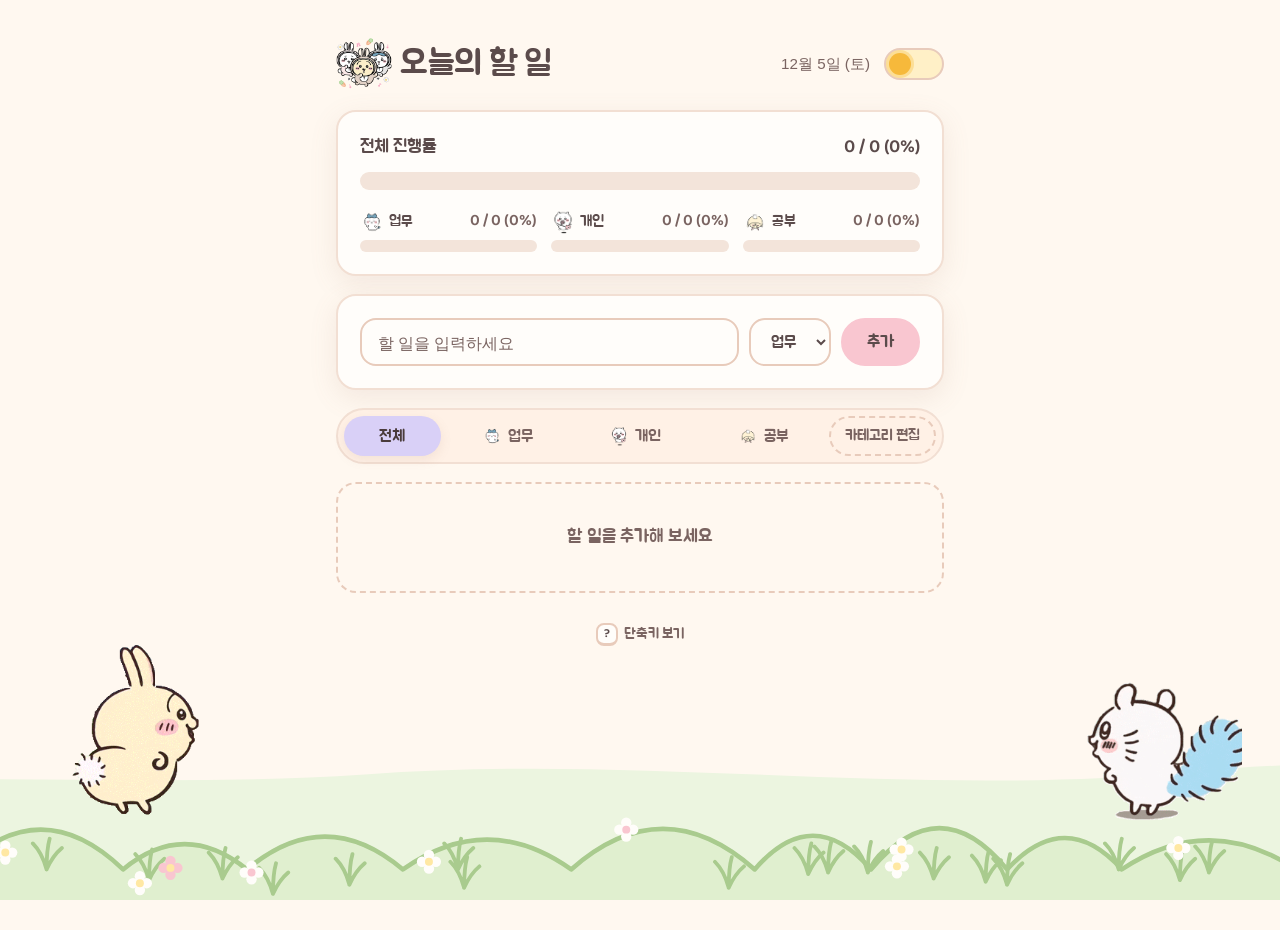
==== commit e1ab5947: "풀숲 친구 GIF 추가: 낮에는 토끼·다람쥐, 밤에는 고양이·노란 토끼 Co-Authored-By: Claude Opus 5.5 <noreply@anthropic.com>" ====
--- a/index.html
+++ b/index.html
@@ -32,6 +32,27 @@
       <path d="M332 150 q-3 -11 -9 -17 M332 150 q0 -13 2 -20 M332 150 q4 -9 10 -14 M1092 152 q-3 -11 -9 -17 M1092 152 q0 -13 2 -20 M1092 152 q4 -9 10 -14 M131 151 q-3 -11 -9 -17 M131 151 q0 -13 2 -20 M131 151 q4 -9 10 -14 M399 157 q-3 -11 -9 -17 M399 157 q0 -13 2 -20 M399 157 q4 -9 10 -14 M1238 150 q-3 -11 -9 -17 M1238 150 q0 -13 2 -20 M1238 150 q4 -9 10 -14 M960 160 q-3 -11 -9 -17 M960 160 q0 -13 2 -20 M960 160 q4 -9 10 -14 M912 156 q-3 -11 -9 -17 M912 156 q0 -13 2 -20 M912 156 q4 -9 10 -14 M1073 157 q-3 -11 -9 -17 M1073 157 q0 -13 2 -20 M1073 157 q4 -9 10 -14 M1321 159 q-3 -11 -9 -17 M1321 159 q0 -13 2 -20 M1321 159 q4 -9 10 -14 M1033 150 q-3 -11 -9 -17 M1033 150 q0 -13 2 -20 M1033 150 q4 -9 10 -14 M1366 152 q-3 -11 -9 -17 M1366 152 q0 -13 2 -20 M1366 152 q4 -9 10 -14 M946 158 q-3 -11 -9 -17 M946 158 q0 -13 2 -20 M946 158 q4 -9 10 -14 M843 152 q-3 -11 -9 -17 M843 152 q0 -13 2 -20 M843 152 q4 -9 10 -14 M530 160 q-3 -11 -9 -17 M530 160 q0 -13 2 -20 M530 160 q4 -9 10 -14 M480 166 q-3 -11 -9 -17 M480 166 q0 -13 2 -20 M480 166 q4 -9 10 -14 M601 150 q-3 -11 -9 -17 M601 150 q0 -13 2 -20 M601 150 q4 -9 10 -14 M153 153 q-3 -11 -9 -17 M153 153 q0 -13 2 -20 M153 153 q4 -9 10 -14 M830 153 q-3 -11 -9 -17 M830 153 q0 -13 2 -20 M830 153 q4 -9 10 -14 M605 162 q-3 -11 -9 -17 M605 162 q0 -13 2 -20 M605 162 q4 -9 10 -14 M146 150 q-3 -11 -9 -17 M146 150 q0 -13 2 -20 M146 150 q4 -9 10 -14 M1412 150 q-3 -11 -9 -17 M1412 150 q0 -13 2 -20 M1412 150 q4 -9 10 -14 M447 156 q-3 -11 -9 -17 M447 156 q0 -13 2 -20 M447 156 q4 -9 10 -14 M117 165 q-3 -11 -9 -17 M117 165 q0 -13 2 -20 M117 165 q4 -9 10 -14 M778 162 q-3 -11 -9 -17 M778 162 q0 -13 2 -20 M778 162 q4 -9 10 -14 M869 152 q-3 -11 -9 -17 M869 152 q0 -13 2 -20 M869 152 q4 -9 10 -14 M1169 156 q-3 -11 -9 -17 M1169 156 q0 -13 2 -20 M1169 156 q4 -9 10 -14" style="fill:none;stroke:var(--color-meadow-line);stroke-width:2.5;stroke-linecap:round"/>
       <g style="fill:var(--color-meadow-flower)"><circle cx="582" cy="140.5" r="3.4"/><circle cx="586.5" cy="145" r="3.4"/><circle cx="582" cy="149.5" r="3.4"/><circle cx="577.5" cy="145" r="3.4"/></g><circle cx="582" cy="145" r="2.6" style="fill:var(--color-study)"/><g style="fill:var(--color-meadow-flower)"><circle cx="711" cy="119.5" r="3.4"/><circle cx="715.5" cy="124" r="3.4"/><circle cx="711" cy="128.5" r="3.4"/><circle cx="706.5" cy="124" r="3.4"/></g><circle cx="711" cy="124" r="2.6" style="fill:var(--color-personal)"/><g style="fill:var(--color-meadow-flower)"><circle cx="305" cy="134.5" r="3.4"/><circle cx="309.5" cy="139" r="3.4"/><circle cx="305" cy="143.5" r="3.4"/><circle cx="300.5" cy="139" r="3.4"/></g><circle cx="305" cy="139" r="2.6" style="fill:var(--color-study)"/><g style="fill:var(--color-meadow-flower)"><circle cx="52" cy="122.5" r="3.4"/><circle cx="56.5" cy="127" r="3.4"/><circle cx="52" cy="131.5" r="3.4"/><circle cx="47.5" cy="127" r="3.4"/></g><circle cx="52" cy="127" r="2.6" style="fill:var(--color-personal)"/><g style="fill:var(--color-meadow-flower)"><circle cx="393" cy="154.5" r="3.4"/><circle cx="397.5" cy="159" r="3.4"/><circle cx="393" cy="163.5" r="3.4"/><circle cx="388.5" cy="159" r="3.4"/></g><circle cx="393" cy="159" r="2.6" style="fill:var(--color-study)"/><g style="fill:var(--color-meadow-flower)"><circle cx="1072" cy="131.5" r="3.4"/><circle cx="1076.5" cy="136" r="3.4"/><circle cx="1072" cy="140.5" r="3.4"/><circle cx="1067.5" cy="136" r="3.4"/></g><circle cx="1072" cy="136" r="2.6" style="fill:var(--color-study)"/><g style="fill:var(--color-meadow-flower)"><circle cx="888" cy="143.5" r="3.4"/><circle cx="892.5" cy="148" r="3.4"/><circle cx="888" cy="152.5" r="3.4"/><circle cx="883.5" cy="148" r="3.4"/></g><circle cx="888" cy="148" r="2.6" style="fill:var(--color-study)"/><g style="fill:var(--color-meadow-flower)"><circle cx="891" cy="132.5" r="3.4"/><circle cx="895.5" cy="137" r="3.4"/><circle cx="891" cy="141.5" r="3.4"/><circle cx="886.5" cy="137" r="3.4"/></g><circle cx="891" cy="137" r="2.6" style="fill:var(--color-study)"/><g style="fill:var(--color-meadow-flower)"><circle cx="1243" cy="138.5" r="3.4"/><circle cx="1247.5" cy="143" r="3.4"/><circle cx="1243" cy="147.5" r="3.4"/><circle cx="1238.5" cy="143" r="3.4"/></g><circle cx="1243" cy="143" r="2.6" style="fill:var(--color-study)"/><g style="fill:var(--color-personal)"><circle cx="413" cy="144.5" r="3.4"/><circle cx="417.5" cy="149" r="3.4"/><circle cx="413" cy="153.5" r="3.4"/><circle cx="408.5" cy="149" r="3.4"/></g><circle cx="413" cy="149" r="2.6" style="fill:var(--color-study)"/><g style="fill:var(--color-meadow-flower)"><circle cx="1211" cy="125.5" r="3.4"/><circle cx="1215.5" cy="130" r="3.4"/><circle cx="1211" cy="134.5" r="3.4"/><circle cx="1206.5" cy="130" r="3.4"/></g><circle cx="1211" cy="130" r="2.6" style="fill:var(--color-study)"/><g style="fill:var(--color-meadow-flower)"><circle cx="466" cy="147.5" r="3.4"/><circle cx="470.5" cy="152" r="3.4"/><circle cx="466" cy="156.5" r="3.4"/><circle cx="461.5" cy="152" r="3.4"/></g><circle cx="466" cy="152" r="2.6" style="fill:var(--color-personal)"/><g style="fill:var(--color-meadow-flower)"><circle cx="1279" cy="140.5" r="3.4"/><circle cx="1283.5" cy="145" r="3.4"/><circle cx="1279" cy="149.5" r="3.4"/><circle cx="1274.5" cy="145" r="3.4"/></g><circle cx="1279" cy="145" r="2.6" style="fill:var(--color-personal)"/><g style="fill:var(--color-meadow-flower)"><circle cx="180" cy="123.5" r="3.4"/><circle cx="184.5" cy="128" r="3.4"/><circle cx="180" cy="132.5" r="3.4"/><circle cx="175.5" cy="128" r="3.4"/></g><circle cx="180" cy="128" r="2.6" style="fill:var(--color-study)"/>
     </svg>
+    <!-- 낮 친구들: 토끼 · 다람쥐 (풀숲과 함께 밤에는 사라진다 · 움직임 줄이기 설정이면 멈춘 그림) -->
+    <picture class="meadow-friend meadow-friend--bunny">
+      <source srcset="images/meadow-bunny.png" media="(prefers-reduced-motion: reduce)">
+      <img src="images/meadow-bunny.gif" alt="" width="200" height="200" draggable="false">
+    </picture>
+    <picture class="meadow-friend meadow-friend--squirrel">
+      <source srcset="images/meadow-squirrel.png" media="(prefers-reduced-motion: reduce)">
+      <img src="images/meadow-squirrel.gif" alt="" width="180" height="180" draggable="false">
+    </picture>
+  </div>
+
+  <!-- 밤 친구들: 고양이 · 노란 토끼 (밤에만 보인다) -->
+  <div class="night-friends" aria-hidden="true">
+    <picture class="meadow-friend meadow-friend--cat">
+      <source srcset="images/meadow-cat.png" media="(prefers-reduced-motion: reduce)">
+      <img src="images/meadow-cat.gif" alt="" width="170" height="170" draggable="false">
+    </picture>
+    <picture class="meadow-friend meadow-friend--yellow">
+      <source srcset="images/meadow-yellow.png" media="(prefers-reduced-motion: reduce)">
+      <img src="images/meadow-yellow.gif" alt="" width="180" height="180" draggable="false">
+    </picture>
   </div>
 
   <main class="app">
--- a/style.css
+++ b/style.css
@@ -108,6 +108,7 @@
   --color-meadow-line: #a9cb8e;
   --color-meadow-flower: #fffdfa;
   --meadow-opacity: 1;
+  --night-friends-opacity: 0;
 
   /* 전체 탭 (라벤더) */
   --color-all: #d9d0f7;
@@ -210,6 +211,7 @@
 
   --color-all: #b9b0e8;
   --meadow-opacity: 0;
+  --night-friends-opacity: 1;
   --icon-filter: brightness(0.9) saturate(0.9);
 
   --color-switch-track: #343c6e;
@@ -1211,7 +1213,7 @@
   left: 0;
   right: 0;
   bottom: 0;
-  height: 170px;
+  height: 260px;
   z-index: -1;
   pointer-events: none;
   opacity: var(--meadow-opacity);
@@ -1226,7 +1228,7 @@
 
 @media (max-width: 480px) {
   .meadow {
-    height: 120px;
+    height: 180px;
   }
 
   .category-row {
@@ -1269,7 +1271,77 @@
 
 /* 마지막 내용이 풀숲에 가리지 않도록 */
 .app {
-  padding-bottom: 190px;
+  padding-bottom: 280px;
+}
+
+/* 풀숲 친구들
+   - 낮(.meadow 안): 토끼(오른쪽을 봄)는 왼쪽 끝, 다람쥐(왼쪽을 봄)는 오른쪽 끝 — 둘 다 가운데를 바라본다
+   - 밤(.night-friends): 고양이는 왼쪽, 노란 토끼는 오른쪽. 밤에는 풀숲이 없으므로 화면 바닥에 선다 */
+.night-friends {
+  position: fixed;
+  left: 0;
+  right: 0;
+  bottom: 0;
+  height: 260px;
+  z-index: -1;
+  pointer-events: none;
+  opacity: var(--night-friends-opacity);
+  transition: opacity 0.6s ease;
+}
+
+.meadow-friend {
+  position: absolute;
+  bottom: var(--friend-bottom, 66px);
+  width: var(--friend-size, 180px);
+}
+
+.meadow-friend img {
+  display: block;
+  width: 100%;
+  height: auto;
+  user-select: none;
+}
+
+.meadow-friend--bunny {
+  --friend-size: 190px;
+  --friend-bottom: 70px;
+  left: calc(var(--meadow-start, 0px) + 3%);
+}
+
+.meadow-friend--squirrel {
+  --friend-size: 175px;
+  --friend-bottom: 68px;
+  right: 3%;
+}
+
+.meadow-friend--cat {
+  --friend-size: 230px;
+  --friend-bottom: 20px;
+  left: calc(var(--meadow-start, 0px) + 3%);
+}
+
+.meadow-friend--yellow {
+  --friend-size: 240px;
+  --friend-bottom: 20px;
+  right: 3%;
+}
+
+@media (max-width: 899px) {
+  .meadow-friend--bunny { --friend-size: 140px; }
+  .meadow-friend--squirrel { --friend-size: 130px; }
+  .meadow-friend--cat { --friend-size: 170px; }
+  .meadow-friend--yellow { --friend-size: 175px; }
+}
+
+@media (max-width: 480px) {
+  .meadow {
+    --friend-bottom: 40px;
+  }
+
+  .meadow-friend--bunny { --friend-size: 100px; --friend-bottom: 40px; left: 2%; }
+  .meadow-friend--squirrel { --friend-size: 96px; --friend-bottom: 40px; right: 2%; }
+  .meadow-friend--cat { --friend-size: 124px; --friend-bottom: 12px; left: 2%; }
+  .meadow-friend--yellow { --friend-size: 128px; --friend-bottom: 12px; right: 2%; }
 }
 
 /* ---------- 움직임 줄이기 ---------- */
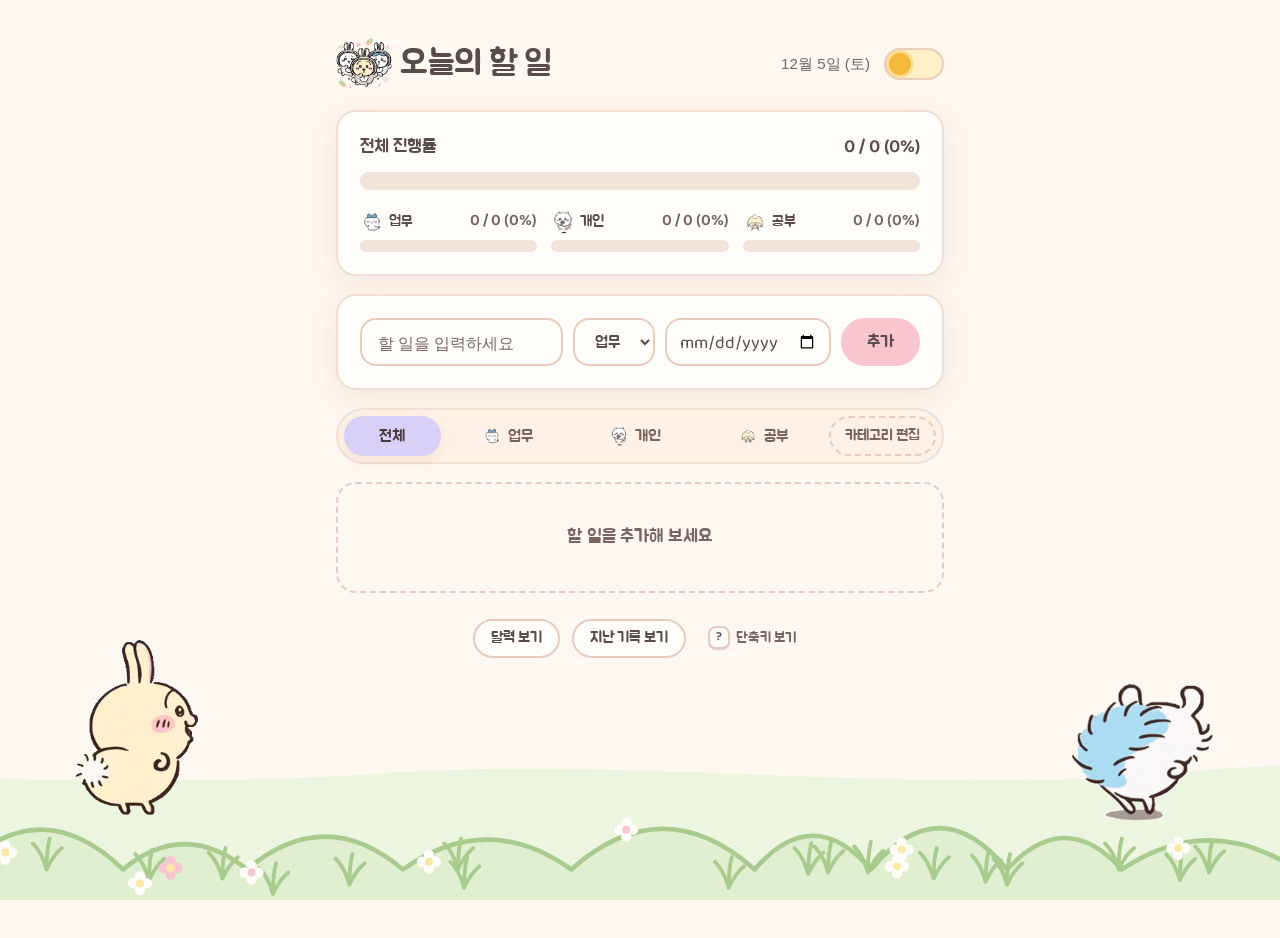
==== commit 0d01ee4d: "지난 기록, 마감일, 달력 추가 - 지난 기록: 날짜별로 추가·완료한 할 일 보기 (H 키), 완료 시각 저장 - 마감일: 추가·수정할 때 날짜 선택, 목록에 오늘/내일/지남 표시" ====
--- a/index.html
+++ b/index.html
@@ -92,6 +92,8 @@
 
         <label for="todo-category" class="visually-hidden">카테고리</label>
         <select id="todo-category" class="todo-select"></select>
+        <label for="todo-due" class="visually-hidden">마감일 (선택)</label>
+        <input type="date" id="todo-due" class="todo-due" title="마감일 (선택)">
 
         <button type="submit" class="btn btn-primary">추가</button>
       </form>
@@ -108,7 +110,11 @@
     <section aria-label="할 일 목록">
       <ul class="todo-list" id="todo-list"></ul>
     </section>
-    <button type="button" class="shortcut-hint" id="help-open"><kbd>?</kbd> 단축키 보기</button>
+    <div class="page-links">
+      <button type="button" class="history-open" id="calendar-open">달력 보기</button>
+      <button type="button" class="history-open" id="history-open">지난 기록 보기</button>
+      <button type="button" class="shortcut-hint" id="help-open"><kbd>?</kbd> 단축키 보기</button>
+    </div>
 
   </main>
 
@@ -146,6 +152,35 @@
     <p class="category-error" id="category-error" role="alert" hidden></p>
   </dialog>
 
+  <!-- 지난 기록: 날짜별로 추가·완료한 할 일 (H 키 또는 아래 버튼) -->
+  <dialog class="help-dialog history-dialog" id="history-dialog" aria-labelledby="history-title">
+    <div class="help-head">
+      <h2 class="help-title" id="history-title">지난 기록</h2>
+      <button type="button" class="btn btn-ghost" id="history-close">닫기</button>
+    </div>
+    <p class="category-note">날짜별로 추가하고 완료한 할 일을 모아 보여 줘요. 삭제한 할 일은 기록에서도 빠져요.</p>
+    <div class="history-list" id="history-list"></div>
+  </dialog>
+
+  <!-- 달력: 마감일별 할 일 (C 키 또는 아래 버튼) -->
+  <dialog class="help-dialog calendar-dialog" id="calendar-dialog" aria-labelledby="calendar-title">
+    <div class="help-head">
+      <h2 class="help-title" id="calendar-title">달력</h2>
+      <button type="button" class="btn btn-ghost" id="calendar-close">닫기</button>
+    </div>
+    <div class="calendar-nav">
+      <button type="button" class="btn btn-ghost calendar-arrow" id="calendar-prev" aria-label="이전 달">‹</button>
+      <p class="calendar-month" id="calendar-month" aria-live="polite"></p>
+      <button type="button" class="btn btn-ghost calendar-arrow" id="calendar-next" aria-label="다음 달">›</button>
+      <button type="button" class="btn btn-ghost calendar-today-btn" id="calendar-today">오늘</button>
+    </div>
+    <div class="calendar-weekdays" aria-hidden="true">
+      <span>일</span><span>월</span><span>화</span><span>수</span><span>목</span><span>금</span><span>토</span>
+    </div>
+    <div class="calendar-days" id="calendar-days"></div>
+    <div class="calendar-detail" id="calendar-detail" aria-live="polite"></div>
+  </dialog>
+
   <!-- 화면 아래 안내들 -->
   <div class="toast-stack">
     <!-- 삭제 되돌리기 (5초) -->
--- a/style.css
+++ b/style.css
@@ -1344,6 +1344,345 @@
   .meadow-friend--yellow { --friend-size: 128px; --friend-bottom: 12px; right: 2%; }
 }
 
+/* ---------- 지난 기록 ---------- */
+
+.page-links {
+  display: flex;
+  align-items: center;
+  justify-content: center;
+  flex-wrap: wrap;
+  gap: 8px 12px;
+  margin-top: 8px;
+}
+
+.page-links .shortcut-hint {
+  margin-top: 0;
+}
+
+.history-open {
+  padding: 6px 16px;
+  background: var(--color-surface);
+  border: var(--border-width) solid var(--color-border-strong);
+  border-radius: var(--radius-pill);
+  color: var(--color-text);
+  font-family: var(--font-round);
+  font-size: 0.95rem;
+  cursor: pointer;
+  transition: transform 0.15s ease, background-color 0.15s ease;
+}
+
+.history-open:hover {
+  background: var(--color-surface-soft);
+  transform: scale(1.04);
+}
+
+.history-open:focus-visible {
+  outline: 3px solid var(--color-accent-strong);
+  outline-offset: 2px;
+}
+
+.history-dialog {
+  width: min(620px, calc(100% - 32px));
+}
+
+.history-list {
+  display: flex;
+  flex-direction: column;
+  gap: 14px;
+}
+
+.history-day {
+  padding: 14px 16px;
+  background: var(--color-surface);
+  border: var(--border-width) solid var(--color-border);
+  border-radius: var(--radius-sm);
+}
+
+.history-day-head {
+  display: flex;
+  align-items: baseline;
+  justify-content: space-between;
+  flex-wrap: wrap;
+  gap: 4px 12px;
+}
+
+.history-day-title {
+  margin: 0;
+  font-family: var(--font-round);
+  font-size: 1.1rem;
+  font-weight: 400;
+}
+
+.history-tag {
+  display: inline-block;
+  padding: 0 10px;
+  background: var(--color-all);
+  border-radius: var(--radius-pill);
+  color: var(--color-text-on-category);
+  font-size: 0.8rem;
+  vertical-align: middle;
+}
+
+.history-summary {
+  color: var(--color-text-muted);
+  font-family: var(--font-round);
+  font-size: 0.9rem;
+  font-variant-numeric: tabular-nums;
+}
+
+.history-group-title {
+  margin: 12px 0 6px;
+  color: var(--color-text-muted);
+  font-family: var(--font-round);
+  font-size: 0.9rem;
+  font-weight: 400;
+}
+
+.history-items {
+  list-style: none;
+  margin: 0;
+  padding: 0;
+  display: flex;
+  flex-direction: column;
+  gap: 6px;
+}
+
+.history-item {
+  display: flex;
+  align-items: center;
+  gap: 8px;
+  font-family: var(--font-content);
+}
+
+.history-item .badge {
+  flex: 0 0 auto;
+  margin-left: 0; /* 모바일 할 일 배지의 들여쓰기를 따르지 않는다 */
+  font-size: 0.78rem;
+}
+
+.history-item-text {
+  min-width: 0;
+  overflow-wrap: anywhere;
+}
+
+.history-item-done {
+  flex: 0 0 auto;
+  margin-left: auto;
+  color: var(--color-text-muted);
+  font-family: var(--font-round);
+  font-size: 0.8rem;
+}
+
+.history-empty {
+  margin: 8px 0;
+  color: var(--color-text-muted);
+  text-align: center;
+}
+
+/* ---------- 마감일 · 달력 ---------- */
+
+.todo-due,
+.todo-edit-due {
+  flex: 0 0 auto;
+  min-width: 0;
+  background: var(--color-surface);
+  border: var(--border-width) solid var(--color-border-strong);
+  border-radius: var(--radius-sm);
+  color: var(--color-text);
+  font-family: var(--font-content);
+  cursor: pointer;
+}
+
+.todo-due {
+  height: 48px;
+  padding: 0 12px;
+}
+
+.todo-edit-due {
+  height: 40px;
+  padding: 0 10px;
+}
+
+.todo-due:focus,
+.todo-edit-due:focus,
+.calendar-day:focus-visible {
+  outline: 3px solid var(--color-accent-strong);
+  outline-offset: 2px;
+}
+
+/* 목록의 마감일 칩 */
+.due-chip {
+  flex: 0 0 auto;
+  padding: 1px 10px;
+  border: var(--border-width) solid var(--color-border-strong);
+  border-radius: var(--radius-pill);
+  color: var(--color-text-muted);
+  font-family: var(--font-round);
+  font-size: 0.8rem;
+  font-variant-numeric: tabular-nums;
+  white-space: nowrap;
+}
+
+.due-chip.is-soon {
+  border-color: var(--color-accent);
+  color: var(--color-text);
+}
+
+.due-chip.is-today {
+  border-color: var(--color-accent-strong);
+  color: var(--color-text);
+}
+
+.due-chip.is-overdue {
+  border-color: var(--color-danger);
+  color: var(--color-danger);
+}
+
+/* 달력 */
+.calendar-dialog {
+  width: min(560px, calc(100% - 32px));
+}
+
+.calendar-nav {
+  display: flex;
+  align-items: center;
+  gap: 6px;
+  margin-bottom: 10px;
+}
+
+.calendar-month {
+  flex: 1;
+  margin: 0;
+  text-align: center;
+  font-family: var(--font-round);
+  font-size: 1.15rem;
+  font-variant-numeric: tabular-nums;
+}
+
+.calendar-arrow {
+  padding: 0 12px;
+  font-size: 1.5rem;
+  line-height: 1.3;
+}
+
+.calendar-weekdays,
+.calendar-days {
+  display: grid;
+  grid-template-columns: repeat(7, minmax(0, 1fr));
+  gap: 4px;
+}
+
+.calendar-weekdays {
+  margin-bottom: 4px;
+  color: var(--color-text-muted);
+  font-family: var(--font-round);
+  font-size: 0.85rem;
+  text-align: center;
+}
+
+.calendar-day {
+  display: flex;
+  flex-direction: column;
+  align-items: center;
+  gap: 4px;
+  min-height: 58px;
+  padding: 6px 2px;
+  background: var(--color-surface);
+  border: var(--border-width) solid var(--color-border);
+  border-radius: 12px;
+  color: var(--color-text);
+  font-family: var(--font-round);
+  font-variant-numeric: tabular-nums;
+  cursor: pointer;
+}
+
+.calendar-day:hover {
+  background: var(--color-surface-soft);
+}
+
+.calendar-day.is-past {
+  color: var(--color-text-muted);
+}
+
+.calendar-day.is-today {
+  border-color: var(--color-accent-strong);
+}
+
+.calendar-day[aria-pressed="true"] {
+  background: var(--color-all);
+  border-color: var(--color-all);
+  color: var(--color-text-on-category);
+}
+
+.calendar-dots {
+  display: flex;
+  flex-wrap: wrap;
+  justify-content: center;
+  align-items: center;
+  gap: 3px;
+}
+
+.calendar-dot {
+  width: 8px;
+  height: 8px;
+  border-radius: 50%;
+  background: var(--cat-color, var(--color-progress-fill));
+  box-shadow: inset 0 0 0 1.5px var(--color-progress-edge);
+}
+
+/* 완료한 할 일은 속이 빈 동그라미 */
+.calendar-dot.is-done {
+  background: transparent;
+  box-shadow: inset 0 0 0 2px var(--cat-color, var(--color-progress-fill));
+}
+
+.calendar-more {
+  font-size: 0.7rem;
+}
+
+.calendar-detail {
+  margin-top: 14px;
+  padding: 14px 16px;
+  background: var(--color-surface);
+  border: var(--border-width) solid var(--color-border);
+  border-radius: var(--radius-sm);
+}
+
+.calendar-detail .history-items {
+  margin-top: 10px;
+}
+
+@media (max-width: 480px) {
+  /* 입력 영역: 1줄 할 일 · 2줄 카테고리 + 마감일(날짜가 잘리지 않게 넓게) · 3줄 추가 버튼 */
+  .todo-form .todo-select {
+    flex: 2 1 0;
+  }
+
+  .todo-form .todo-due {
+    flex: 3 1 0;
+    height: 44px;
+    padding: 0 8px;
+  }
+
+  .todo-form .btn-primary {
+    flex: 1 0 100%;
+  }
+
+  .todo-edit-due {
+    flex: 1 1 0;
+  }
+
+  .calendar-day {
+    min-height: 46px;
+    padding: 4px 1px;
+  }
+
+  .calendar-dot {
+    width: 6px;
+    height: 6px;
+  }
+}
+
 /* ---------- 움직임 줄이기 ---------- */
 
 @media (prefers-reduced-motion: reduce) {
@@ -1358,7 +1697,8 @@
   .btn:active,
   .filter-btn:hover,
   .theme-switch:hover,
-  .toast-button:hover {
+  .toast-button:hover,
+  .history-open:hover {
     transform: none;
   }
 }
